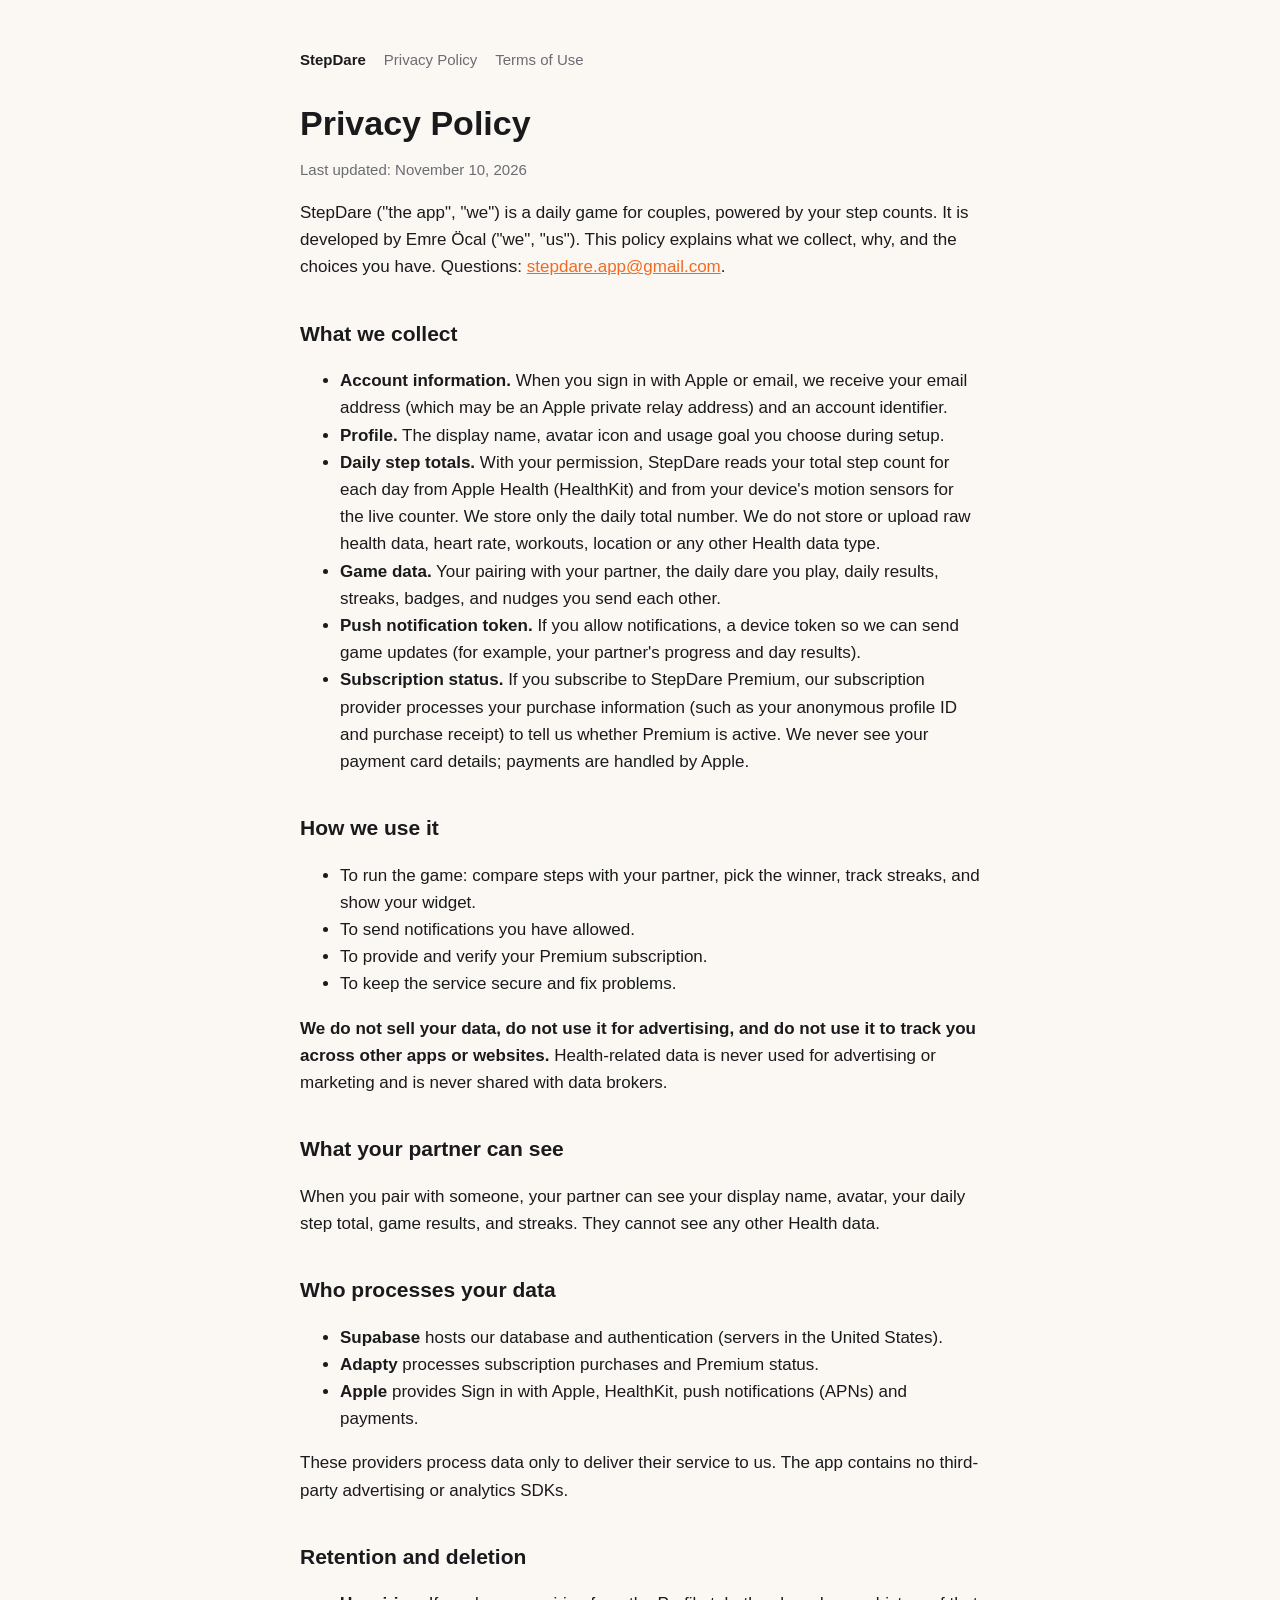
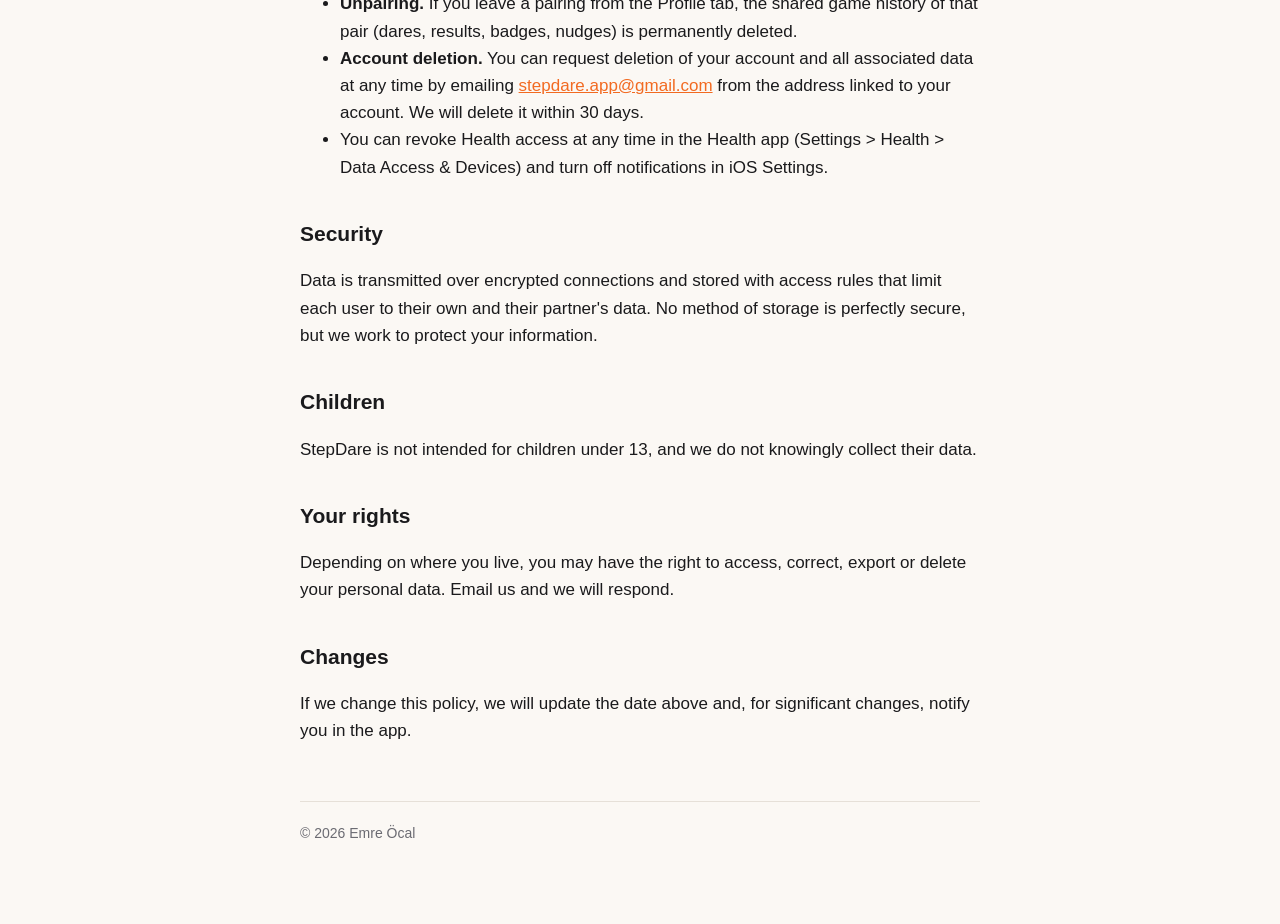
==== privacy.html @ cda7cd0c "Add StepDare support, privacy and terms pages" ====
<!doctype html>
<html lang="en">
<head>
<meta charset="utf-8">
<meta name="viewport" content="width=device-width, initial-scale=1">
<title>StepDare Privacy Policy</title>
<meta name="description" content="How StepDare collects, uses and protects your data.">
<link rel="stylesheet" href="style.css">
</head>
<body>
<main>
<nav><a class="brand" href="index.html">StepDare</a><a href="privacy.html">Privacy Policy</a><a href="terms.html">Terms of Use</a></nav>

<h1>Privacy Policy</h1>
<p class="muted">Last updated: November 10, 2026</p>

<p>StepDare ("the app", "we") is a daily game for couples, powered by your step counts. It is developed by Emre Öcal ("we", "us"). This policy explains what we collect, why, and the choices you have. Questions: <a href="mailto:stepdare.app@gmail.com">stepdare.app@gmail.com</a>.</p>

<h2>What we collect</h2>
<ul>
<li><strong>Account information.</strong> When you sign in with Apple or email, we receive your email address (which may be an Apple private relay address) and an account identifier.</li>
<li><strong>Profile.</strong> The display name, avatar icon and usage goal you choose during setup.</li>
<li><strong>Daily step totals.</strong> With your permission, StepDare reads your total step count for each day from Apple Health (HealthKit) and from your device's motion sensors for the live counter. We store only the daily total number. We do not store or upload raw health data, heart rate, workouts, location or any other Health data type.</li>
<li><strong>Game data.</strong> Your pairing with your partner, the daily dare you play, daily results, streaks, badges, and nudges you send each other.</li>
<li><strong>Push notification token.</strong> If you allow notifications, a device token so we can send game updates (for example, your partner's progress and day results).</li>
<li><strong>Subscription status.</strong> If you subscribe to StepDare Premium, our subscription provider processes your purchase information (such as your anonymous profile ID and purchase receipt) to tell us whether Premium is active. We never see your payment card details; payments are handled by Apple.</li>
</ul>

<h2>How we use it</h2>
<ul>
<li>To run the game: compare steps with your partner, pick the winner, track streaks, and show your widget.</li>
<li>To send notifications you have allowed.</li>
<li>To provide and verify your Premium subscription.</li>
<li>To keep the service secure and fix problems.</li>
</ul>
<p><strong>We do not sell your data, do not use it for advertising, and do not use it to track you across other apps or websites.</strong> Health-related data is never used for advertising or marketing and is never shared with data brokers.</p>

<h2>What your partner can see</h2>
<p>When you pair with someone, your partner can see your display name, avatar, your daily step total, game results, and streaks. They cannot see any other Health data.</p>

<h2>Who processes your data</h2>
<ul>
<li><strong>Supabase</strong> hosts our database and authentication (servers in the United States).</li>
<li><strong>Adapty</strong> processes subscription purchases and Premium status.</li>
<li><strong>Apple</strong> provides Sign in with Apple, HealthKit, push notifications (APNs) and payments.</li>
</ul>
<p>These providers process data only to deliver their service to us. The app contains no third-party advertising or analytics SDKs.</p>

<h2>Retention and deletion</h2>
<ul>
<li><strong>Unpairing.</strong> If you leave a pairing from the Profile tab, the shared game history of that pair (dares, results, badges, nudges) is permanently deleted.</li>
<li><strong>Account deletion.</strong> You can request deletion of your account and all associated data at any time by emailing <a href="mailto:stepdare.app@gmail.com">stepdare.app@gmail.com</a> from the address linked to your account. We will delete it within 30 days.</li>
<li>You can revoke Health access at any time in the Health app (Settings &gt; Health &gt; Data Access &amp; Devices) and turn off notifications in iOS Settings.</li>
</ul>

<h2>Security</h2>
<p>Data is transmitted over encrypted connections and stored with access rules that limit each user to their own and their partner's data. No method of storage is perfectly secure, but we work to protect your information.</p>

<h2>Children</h2>
<p>StepDare is not intended for children under 13, and we do not knowingly collect their data.</p>

<h2>Your rights</h2>
<p>Depending on where you live, you may have the right to access, correct, export or delete your personal data. Email us and we will respond.</p>

<h2>Changes</h2>
<p>If we change this policy, we will update the date above and, for significant changes, notify you in the app.</p>

<footer>&copy; 2026 Emre Öcal</footer>
</main>
</body>
</html>
---- style.css ----
:root { --ink:#1a1a1c; --muted:#6b6b72; --bg:#fbf8f4; --accent:#f26a21; --line:#e6e0d8; }
@media (prefers-color-scheme: dark) { :root { --ink:#f3f1ee; --muted:#a5a3a0; --bg:#141416; --line:#2c2c30; } }
* { box-sizing: border-box; }
body { margin:0; background:var(--bg); color:var(--ink); font:17px/1.6 -apple-system, BlinkMacSystemFont, "Segoe UI", Roboto, sans-serif; }
main { max-width:720px; margin:0 auto; padding:48px 20px 80px; }
h1 { font-size:34px; line-height:1.15; margin:0 0 8px; }
h2 { font-size:21px; margin:36px 0 8px; }
p, li { color:var(--ink); }
.muted { color:var(--muted); font-size:15px; }
a { color:var(--accent); }
nav { margin-bottom:32px; font-size:15px; display:flex; gap:18px; flex-wrap:wrap; }
nav a { text-decoration:none; color:var(--muted); }
nav a.brand { color:var(--ink); font-weight:700; }
footer { margin-top:56px; padding-top:20px; border-top:1px solid var(--line); color:var(--muted); font-size:14px; }
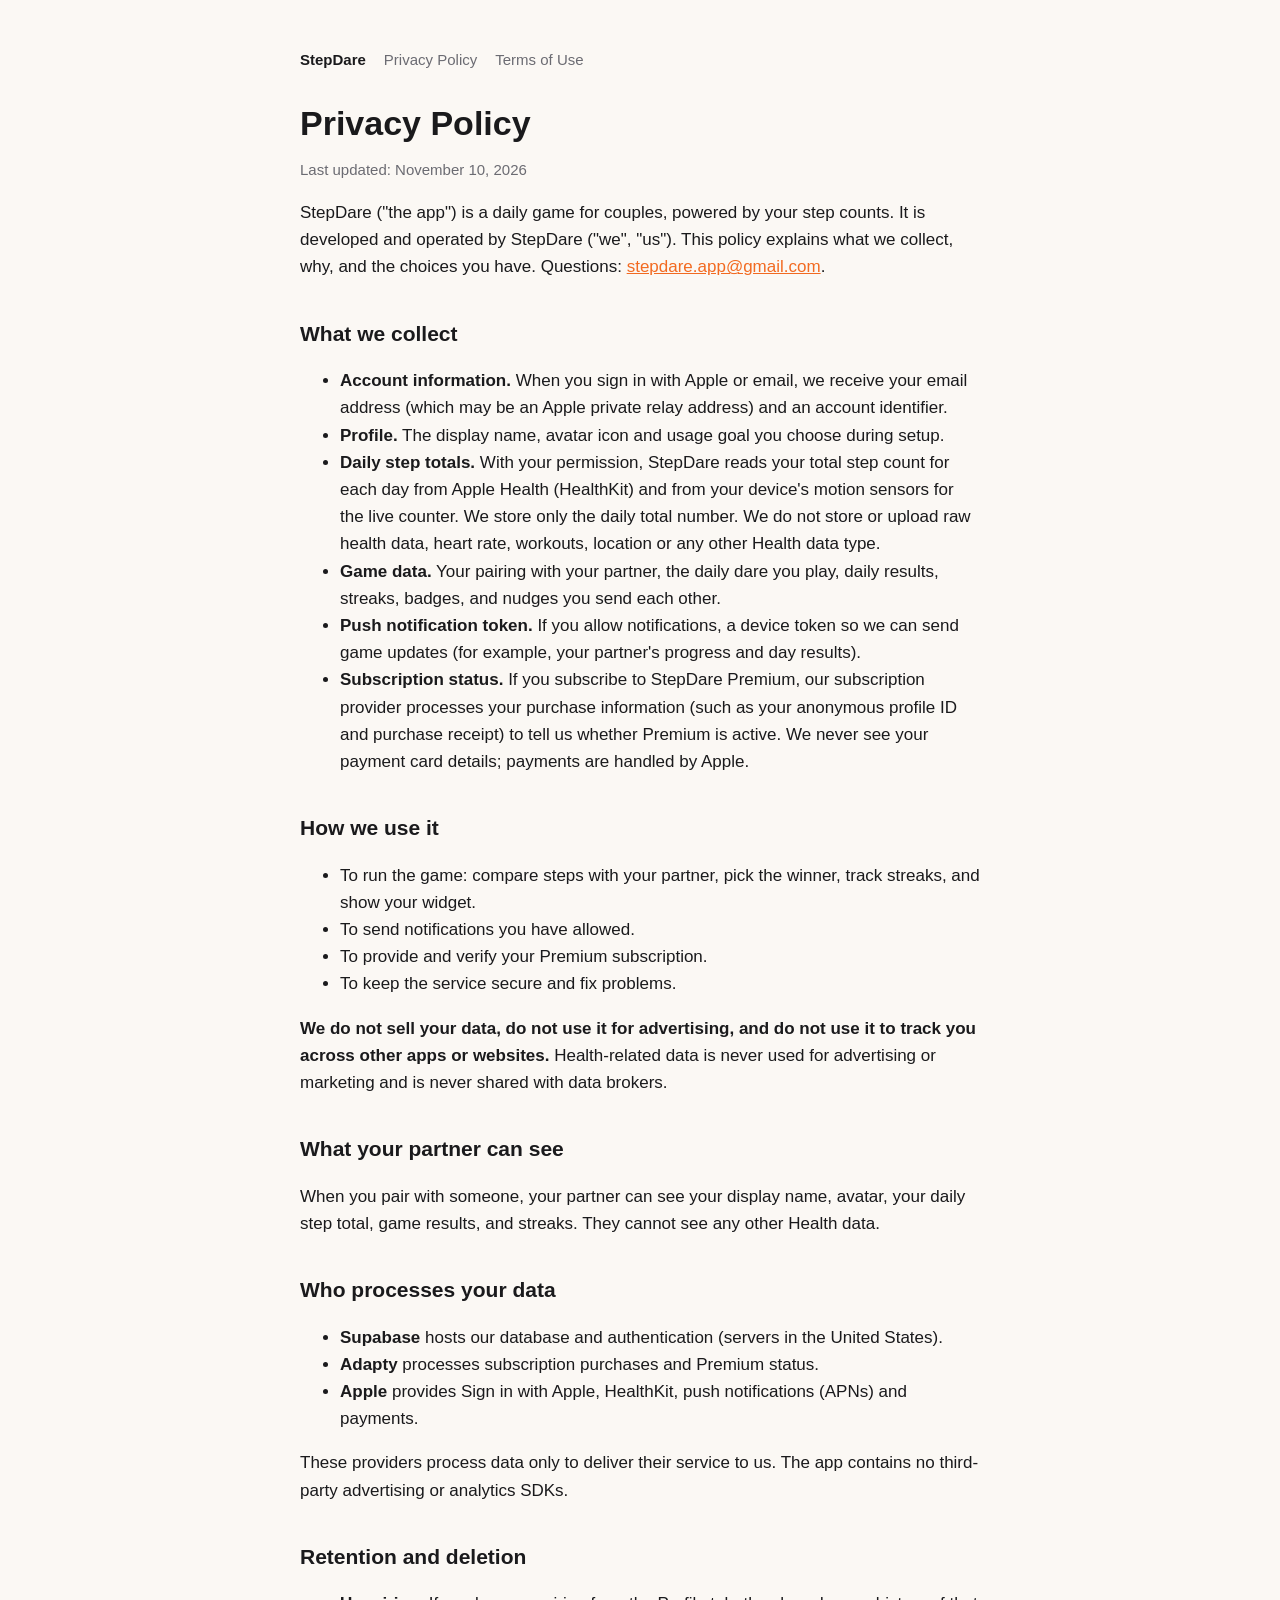
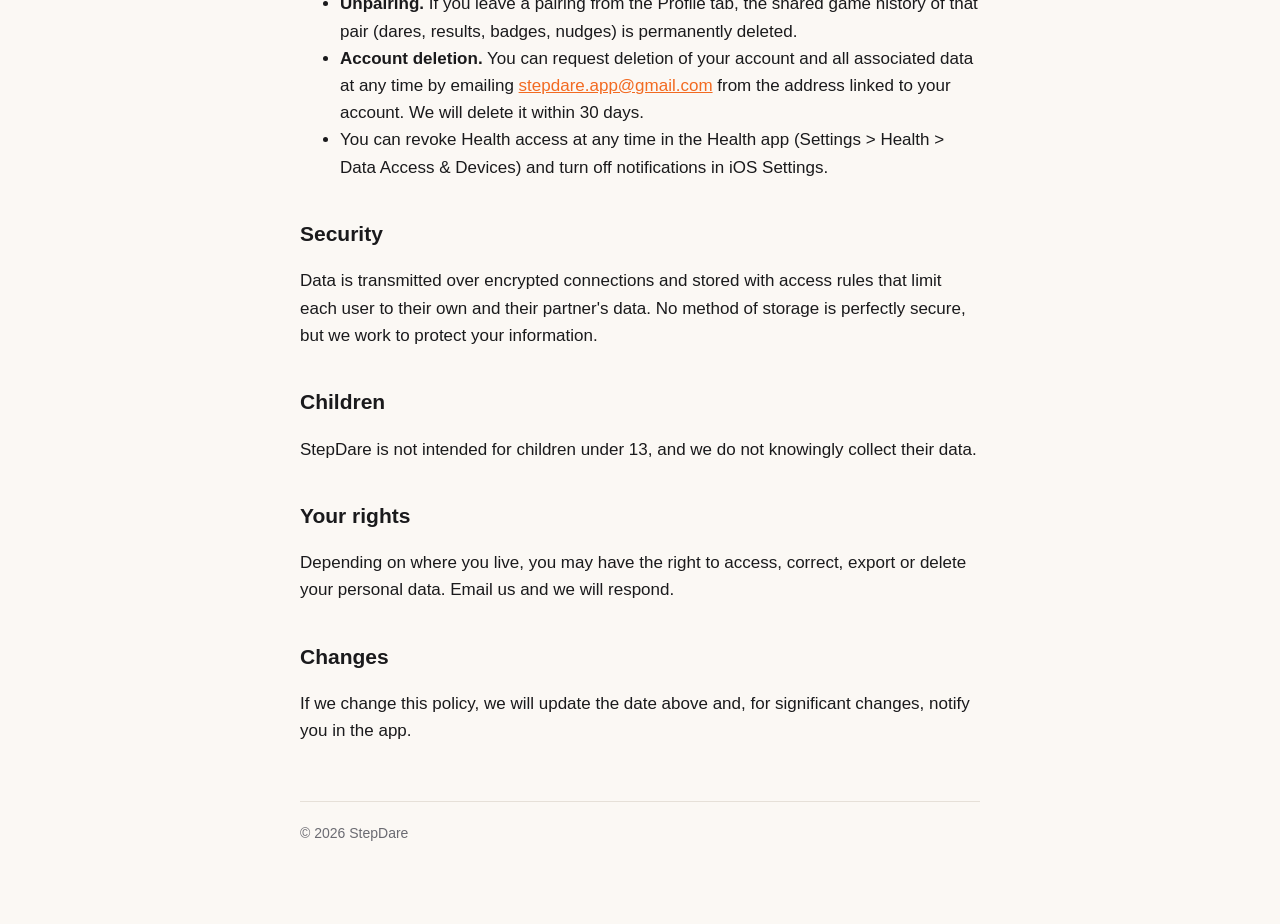
==== commit 24debc6f: "Use StepDare brand name instead of personal name" ====
--- a/privacy.html
+++ b/privacy.html
@@ -14,7 +14,7 @@
 <h1>Privacy Policy</h1>
 <p class="muted">Last updated: November 10, 2026</p>
 
-<p>StepDare ("the app", "we") is a daily game for couples, powered by your step counts. It is developed by Emre Öcal ("we", "us"). This policy explains what we collect, why, and the choices you have. Questions: <a href="mailto:stepdare.app@gmail.com">stepdare.app@gmail.com</a>.</p>
+<p>StepDare ("the app") is a daily game for couples, powered by your step counts. It is developed and operated by StepDare ("we", "us"). This policy explains what we collect, why, and the choices you have. Questions: <a href="mailto:stepdare.app@gmail.com">stepdare.app@gmail.com</a>.</p>
 
 <h2>What we collect</h2>
 <ul>
@@ -65,7 +65,7 @@
 <h2>Changes</h2>
 <p>If we change this policy, we will update the date above and, for significant changes, notify you in the app.</p>
 
-<footer>&copy; 2026 Emre Öcal</footer>
+<footer>&copy; 2026 StepDare</footer>
 </main>
 </body>
 </html>
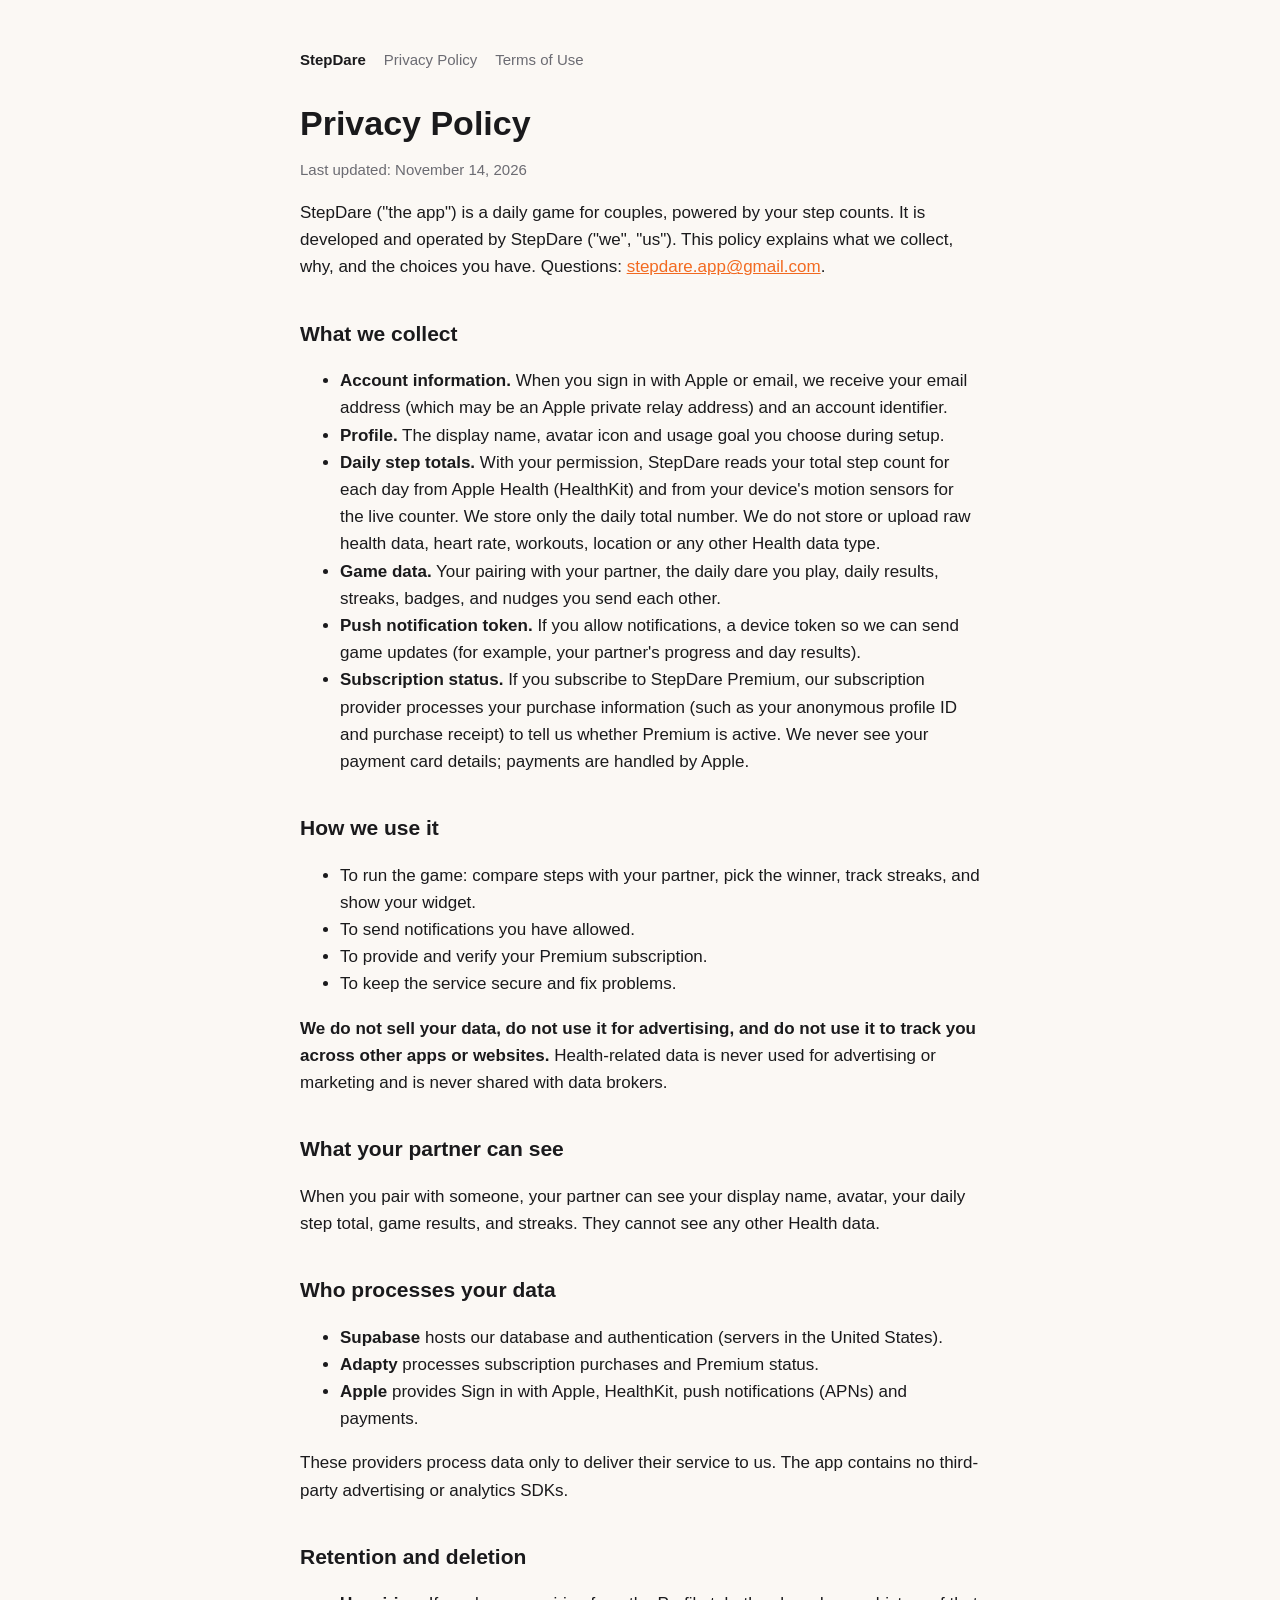
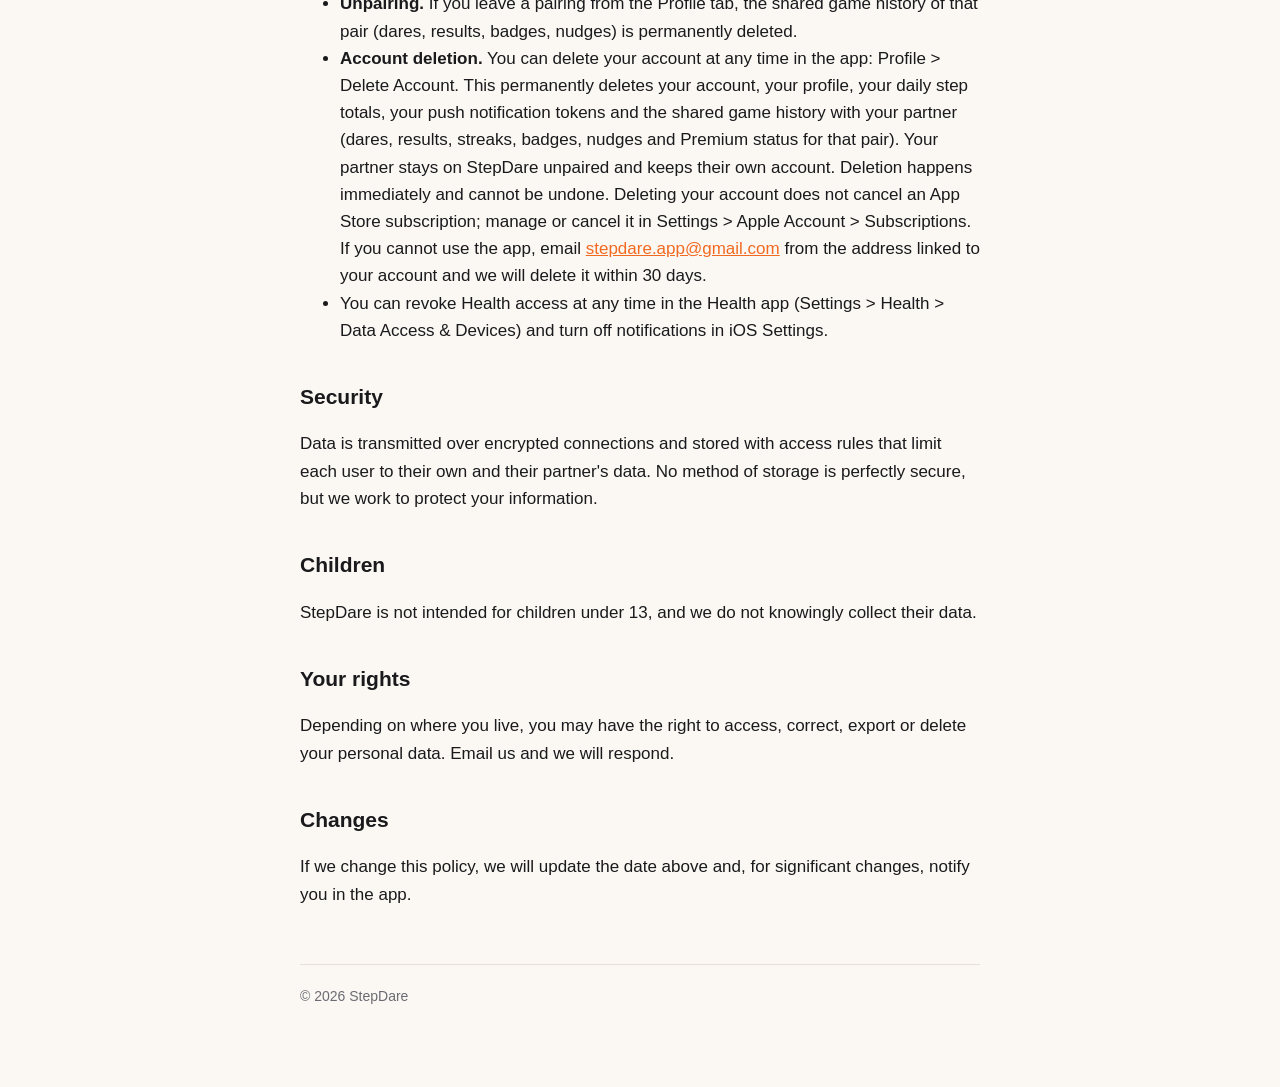
==== commit 262608aa: "Privacy policy and support: in-app account deletion Co-Authored-By: Claude Sonnet 5.5 <noreply@anthr" ====
--- a/privacy.html
+++ b/privacy.html
@@ -12,7 +12,7 @@
 <nav><a class="brand" href="index.html">StepDare</a><a href="privacy.html">Privacy Policy</a><a href="terms.html">Terms of Use</a></nav>
 
 <h1>Privacy Policy</h1>
-<p class="muted">Last updated: November 10, 2026</p>
+<p class="muted">Last updated: November 14, 2026</p>
 
 <p>StepDare ("the app") is a daily game for couples, powered by your step counts. It is developed and operated by StepDare ("we", "us"). This policy explains what we collect, why, and the choices you have. Questions: <a href="mailto:stepdare.app@gmail.com">stepdare.app@gmail.com</a>.</p>
 
@@ -49,7 +49,7 @@
 <h2>Retention and deletion</h2>
 <ul>
 <li><strong>Unpairing.</strong> If you leave a pairing from the Profile tab, the shared game history of that pair (dares, results, badges, nudges) is permanently deleted.</li>
-<li><strong>Account deletion.</strong> You can request deletion of your account and all associated data at any time by emailing <a href="mailto:stepdare.app@gmail.com">stepdare.app@gmail.com</a> from the address linked to your account. We will delete it within 30 days.</li>
+<li><strong>Account deletion.</strong> You can delete your account at any time in the app: Profile &gt; Delete Account. This permanently deletes your account, your profile, your daily step totals, your push notification tokens and the shared game history with your partner (dares, results, streaks, badges, nudges and Premium status for that pair). Your partner stays on StepDare unpaired and keeps their own account. Deletion happens immediately and cannot be undone. Deleting your account does not cancel an App Store subscription; manage or cancel it in Settings &gt; Apple Account &gt; Subscriptions. If you cannot use the app, email <a href="mailto:stepdare.app@gmail.com">stepdare.app@gmail.com</a> from the address linked to your account and we will delete it within 30 days.</li>
 <li>You can revoke Health access at any time in the Health app (Settings &gt; Health &gt; Data Access &amp; Devices) and turn off notifications in iOS Settings.</li>
 </ul>
 
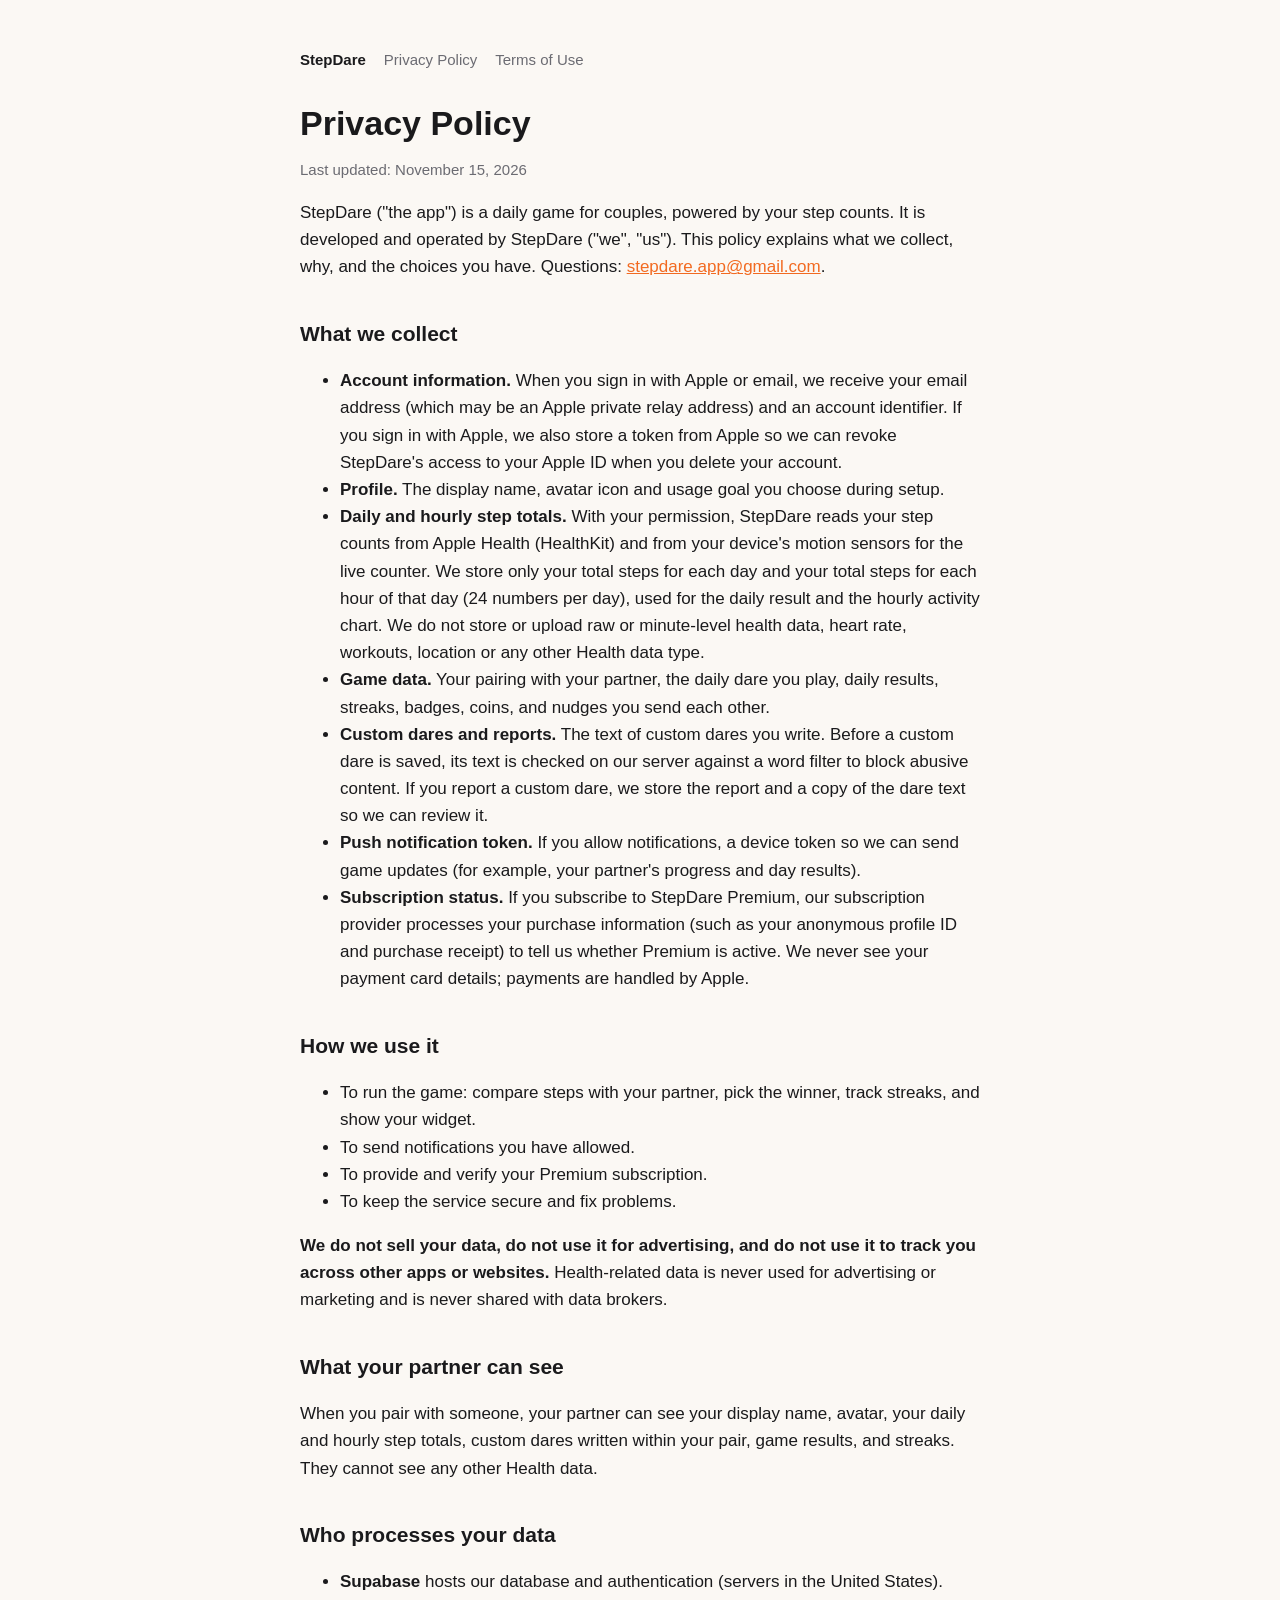
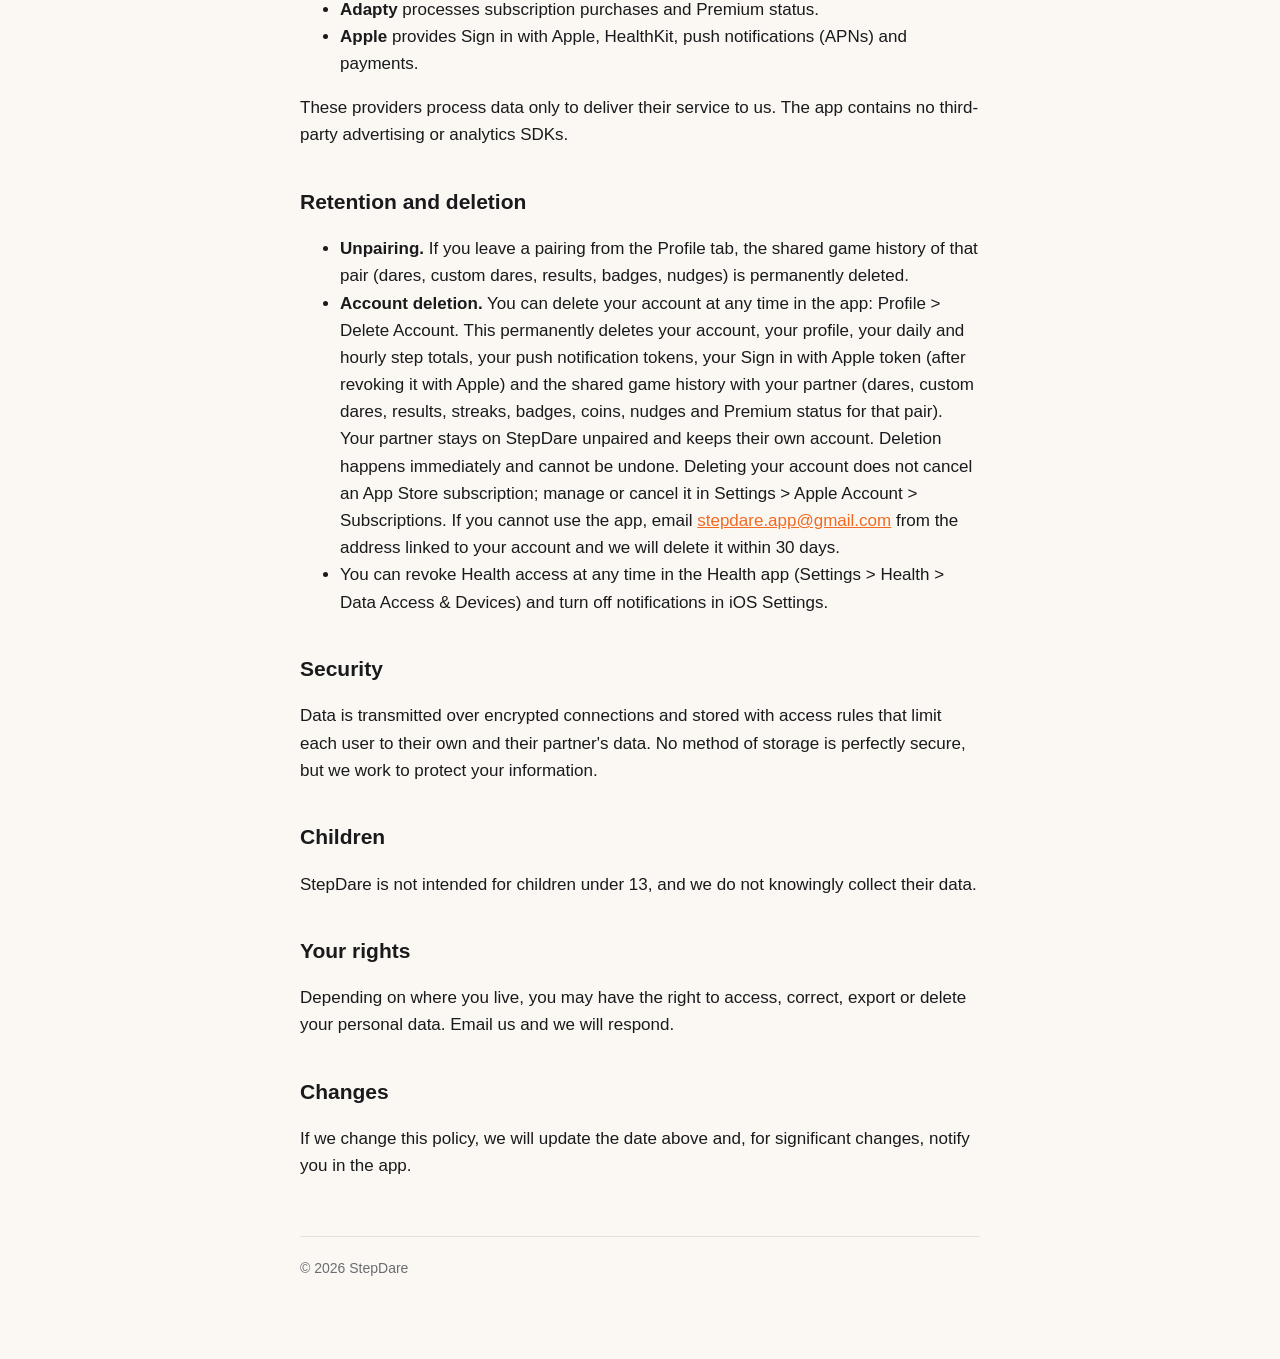
==== commit 4743b522: "Privacy policy: hourly step totals, custom dares, reports, coins, Apple token Co-Authored-By: Claude" ====
--- a/privacy.html
+++ b/privacy.html
@@ -12,16 +12,17 @@
 <nav><a class="brand" href="index.html">StepDare</a><a href="privacy.html">Privacy Policy</a><a href="terms.html">Terms of Use</a></nav>
 
 <h1>Privacy Policy</h1>
-<p class="muted">Last updated: November 14, 2026</p>
+<p class="muted">Last updated: November 15, 2026</p>
 
 <p>StepDare ("the app") is a daily game for couples, powered by your step counts. It is developed and operated by StepDare ("we", "us"). This policy explains what we collect, why, and the choices you have. Questions: <a href="mailto:stepdare.app@gmail.com">stepdare.app@gmail.com</a>.</p>
 
 <h2>What we collect</h2>
 <ul>
-<li><strong>Account information.</strong> When you sign in with Apple or email, we receive your email address (which may be an Apple private relay address) and an account identifier.</li>
+<li><strong>Account information.</strong> When you sign in with Apple or email, we receive your email address (which may be an Apple private relay address) and an account identifier. If you sign in with Apple, we also store a token from Apple so we can revoke StepDare's access to your Apple ID when you delete your account.</li>
 <li><strong>Profile.</strong> The display name, avatar icon and usage goal you choose during setup.</li>
-<li><strong>Daily step totals.</strong> With your permission, StepDare reads your total step count for each day from Apple Health (HealthKit) and from your device's motion sensors for the live counter. We store only the daily total number. We do not store or upload raw health data, heart rate, workouts, location or any other Health data type.</li>
-<li><strong>Game data.</strong> Your pairing with your partner, the daily dare you play, daily results, streaks, badges, and nudges you send each other.</li>
+<li><strong>Daily and hourly step totals.</strong> With your permission, StepDare reads your step counts from Apple Health (HealthKit) and from your device's motion sensors for the live counter. We store only your total steps for each day and your total steps for each hour of that day (24 numbers per day), used for the daily result and the hourly activity chart. We do not store or upload raw or minute-level health data, heart rate, workouts, location or any other Health data type.</li>
+<li><strong>Game data.</strong> Your pairing with your partner, the daily dare you play, daily results, streaks, badges, coins, and nudges you send each other.</li>
+<li><strong>Custom dares and reports.</strong> The text of custom dares you write. Before a custom dare is saved, its text is checked on our server against a word filter to block abusive content. If you report a custom dare, we store the report and a copy of the dare text so we can review it.</li>
 <li><strong>Push notification token.</strong> If you allow notifications, a device token so we can send game updates (for example, your partner's progress and day results).</li>
 <li><strong>Subscription status.</strong> If you subscribe to StepDare Premium, our subscription provider processes your purchase information (such as your anonymous profile ID and purchase receipt) to tell us whether Premium is active. We never see your payment card details; payments are handled by Apple.</li>
 </ul>
@@ -36,7 +37,7 @@
 <p><strong>We do not sell your data, do not use it for advertising, and do not use it to track you across other apps or websites.</strong> Health-related data is never used for advertising or marketing and is never shared with data brokers.</p>
 
 <h2>What your partner can see</h2>
-<p>When you pair with someone, your partner can see your display name, avatar, your daily step total, game results, and streaks. They cannot see any other Health data.</p>
+<p>When you pair with someone, your partner can see your display name, avatar, your daily and hourly step totals, custom dares written within your pair, game results, and streaks. They cannot see any other Health data.</p>
 
 <h2>Who processes your data</h2>
 <ul>
@@ -48,8 +49,8 @@
 
 <h2>Retention and deletion</h2>
 <ul>
-<li><strong>Unpairing.</strong> If you leave a pairing from the Profile tab, the shared game history of that pair (dares, results, badges, nudges) is permanently deleted.</li>
-<li><strong>Account deletion.</strong> You can delete your account at any time in the app: Profile &gt; Delete Account. This permanently deletes your account, your profile, your daily step totals, your push notification tokens and the shared game history with your partner (dares, results, streaks, badges, nudges and Premium status for that pair). Your partner stays on StepDare unpaired and keeps their own account. Deletion happens immediately and cannot be undone. Deleting your account does not cancel an App Store subscription; manage or cancel it in Settings &gt; Apple Account &gt; Subscriptions. If you cannot use the app, email <a href="mailto:stepdare.app@gmail.com">stepdare.app@gmail.com</a> from the address linked to your account and we will delete it within 30 days.</li>
+<li><strong>Unpairing.</strong> If you leave a pairing from the Profile tab, the shared game history of that pair (dares, custom dares, results, badges, nudges) is permanently deleted.</li>
+<li><strong>Account deletion.</strong> You can delete your account at any time in the app: Profile &gt; Delete Account. This permanently deletes your account, your profile, your daily and hourly step totals, your push notification tokens, your Sign in with Apple token (after revoking it with Apple) and the shared game history with your partner (dares, custom dares, results, streaks, badges, coins, nudges and Premium status for that pair). Your partner stays on StepDare unpaired and keeps their own account. Deletion happens immediately and cannot be undone. Deleting your account does not cancel an App Store subscription; manage or cancel it in Settings &gt; Apple Account &gt; Subscriptions. If you cannot use the app, email <a href="mailto:stepdare.app@gmail.com">stepdare.app@gmail.com</a> from the address linked to your account and we will delete it within 30 days.</li>
 <li>You can revoke Health access at any time in the Health app (Settings &gt; Health &gt; Data Access &amp; Devices) and turn off notifications in iOS Settings.</li>
 </ul>
 
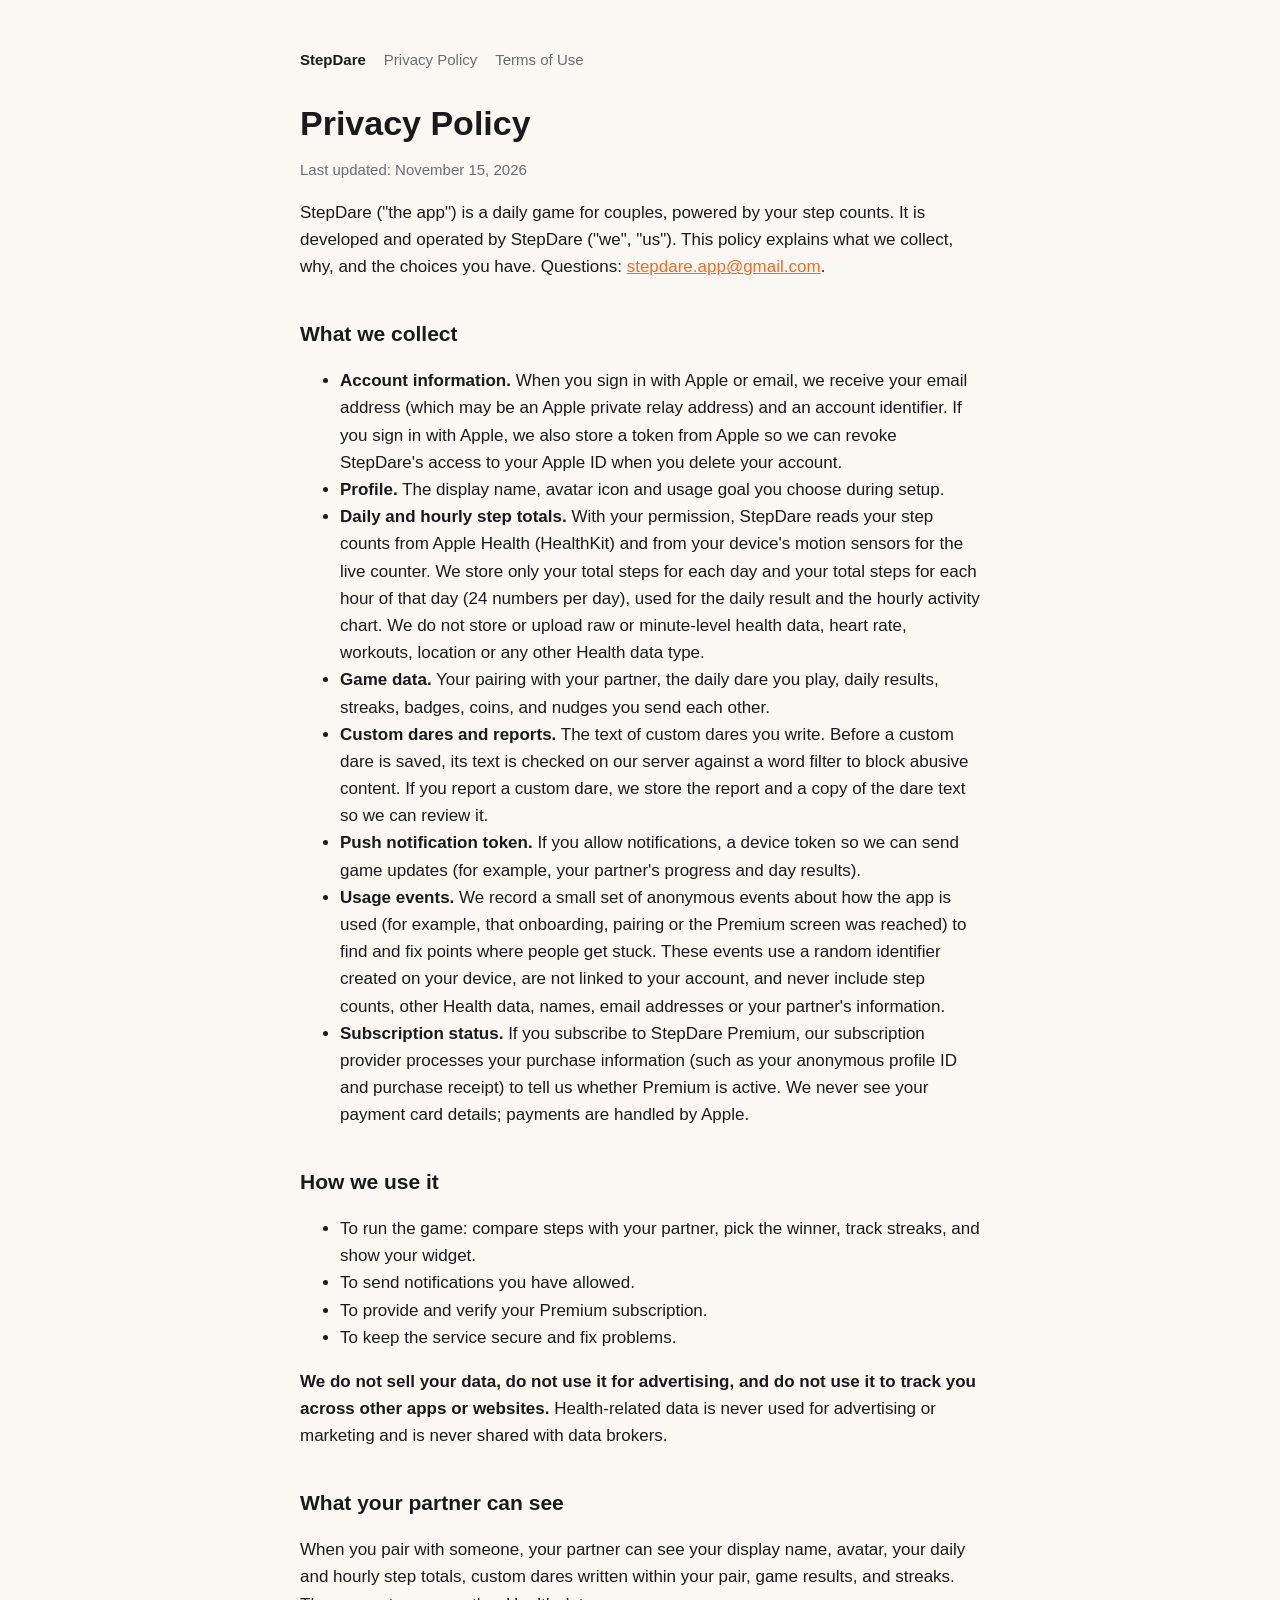
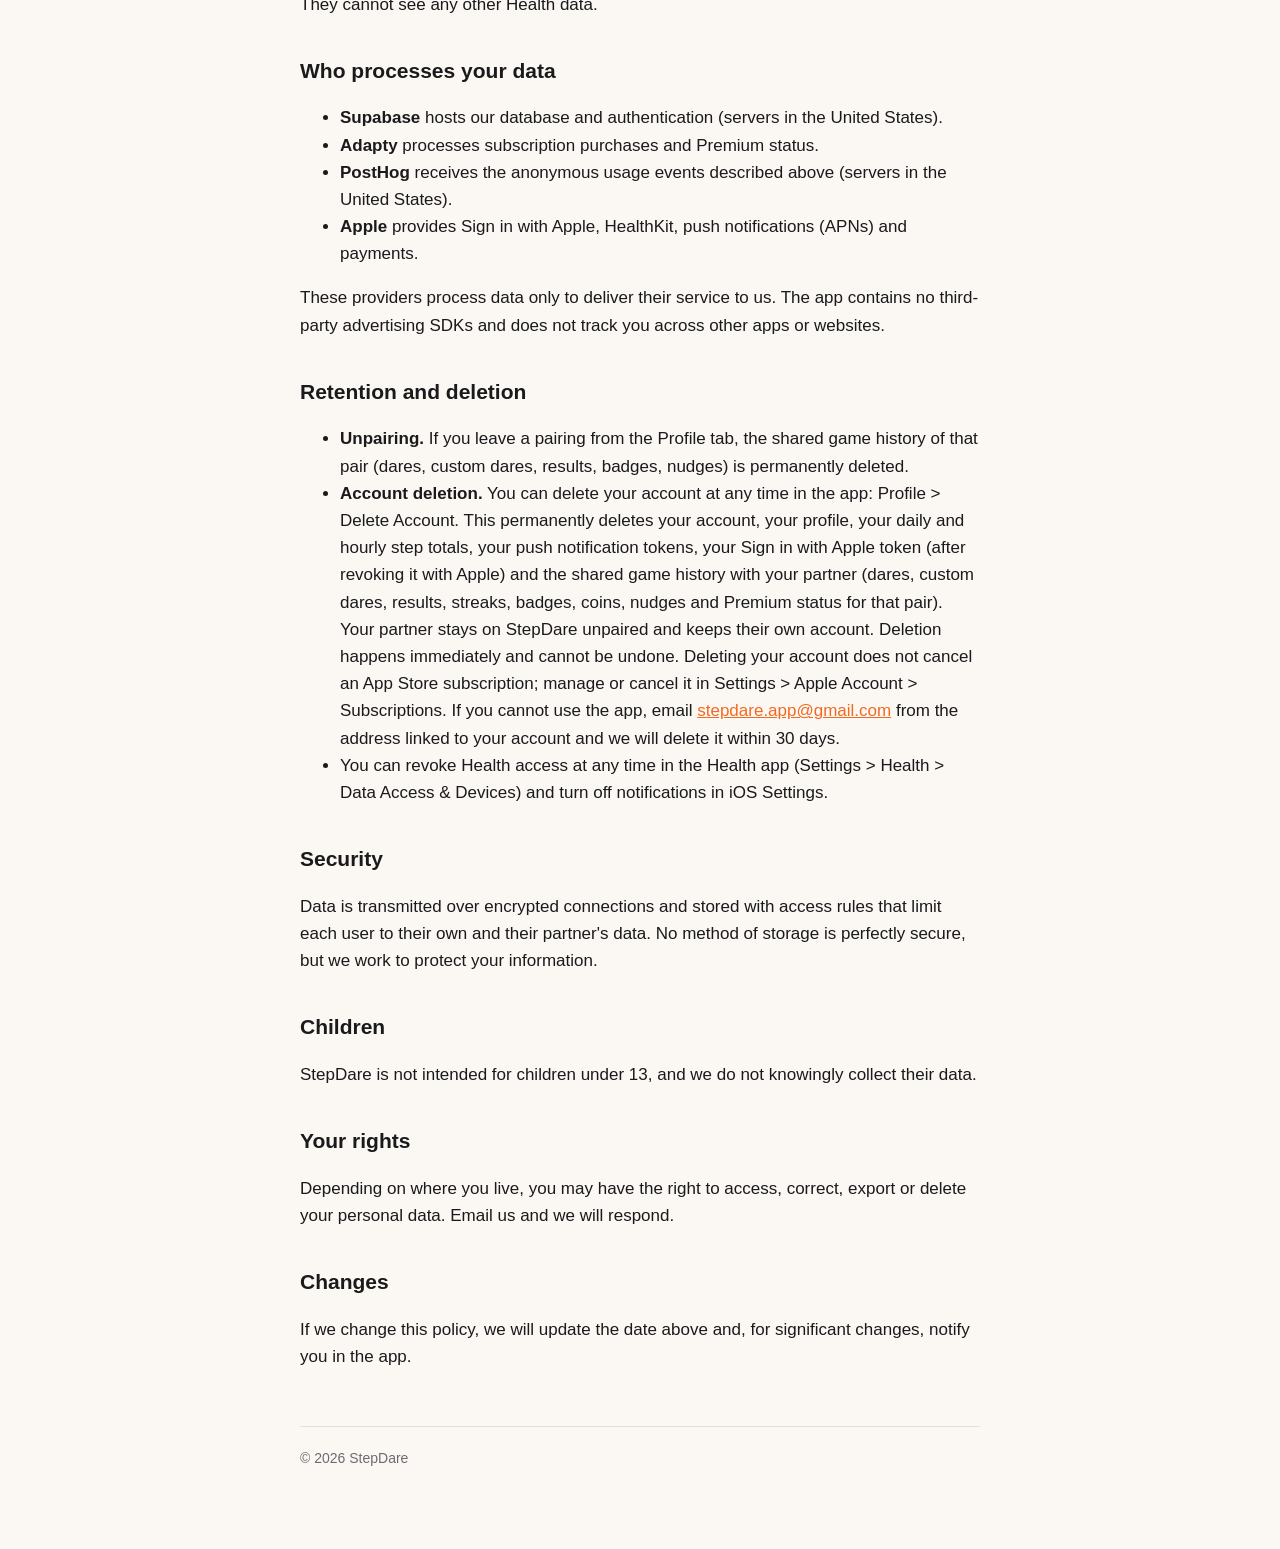
==== commit b87f62cd: "Gizlilik politikası: anonim kullanım olayları ve PostHog Co-Authored-By: Claude Sonnet 5.5 <noreply@" ====
--- a/privacy.html
+++ b/privacy.html
@@ -24,6 +24,7 @@
 <li><strong>Game data.</strong> Your pairing with your partner, the daily dare you play, daily results, streaks, badges, coins, and nudges you send each other.</li>
 <li><strong>Custom dares and reports.</strong> The text of custom dares you write. Before a custom dare is saved, its text is checked on our server against a word filter to block abusive content. If you report a custom dare, we store the report and a copy of the dare text so we can review it.</li>
 <li><strong>Push notification token.</strong> If you allow notifications, a device token so we can send game updates (for example, your partner's progress and day results).</li>
+<li><strong>Usage events.</strong> We record a small set of anonymous events about how the app is used (for example, that onboarding, pairing or the Premium screen was reached) to find and fix points where people get stuck. These events use a random identifier created on your device, are not linked to your account, and never include step counts, other Health data, names, email addresses or your partner's information.</li>
 <li><strong>Subscription status.</strong> If you subscribe to StepDare Premium, our subscription provider processes your purchase information (such as your anonymous profile ID and purchase receipt) to tell us whether Premium is active. We never see your payment card details; payments are handled by Apple.</li>
 </ul>
 
@@ -43,9 +44,10 @@
 <ul>
 <li><strong>Supabase</strong> hosts our database and authentication (servers in the United States).</li>
 <li><strong>Adapty</strong> processes subscription purchases and Premium status.</li>
+<li><strong>PostHog</strong> receives the anonymous usage events described above (servers in the United States).</li>
 <li><strong>Apple</strong> provides Sign in with Apple, HealthKit, push notifications (APNs) and payments.</li>
 </ul>
-<p>These providers process data only to deliver their service to us. The app contains no third-party advertising or analytics SDKs.</p>
+<p>These providers process data only to deliver their service to us. The app contains no third-party advertising SDKs and does not track you across other apps or websites.</p>
 
 <h2>Retention and deletion</h2>
 <ul>
